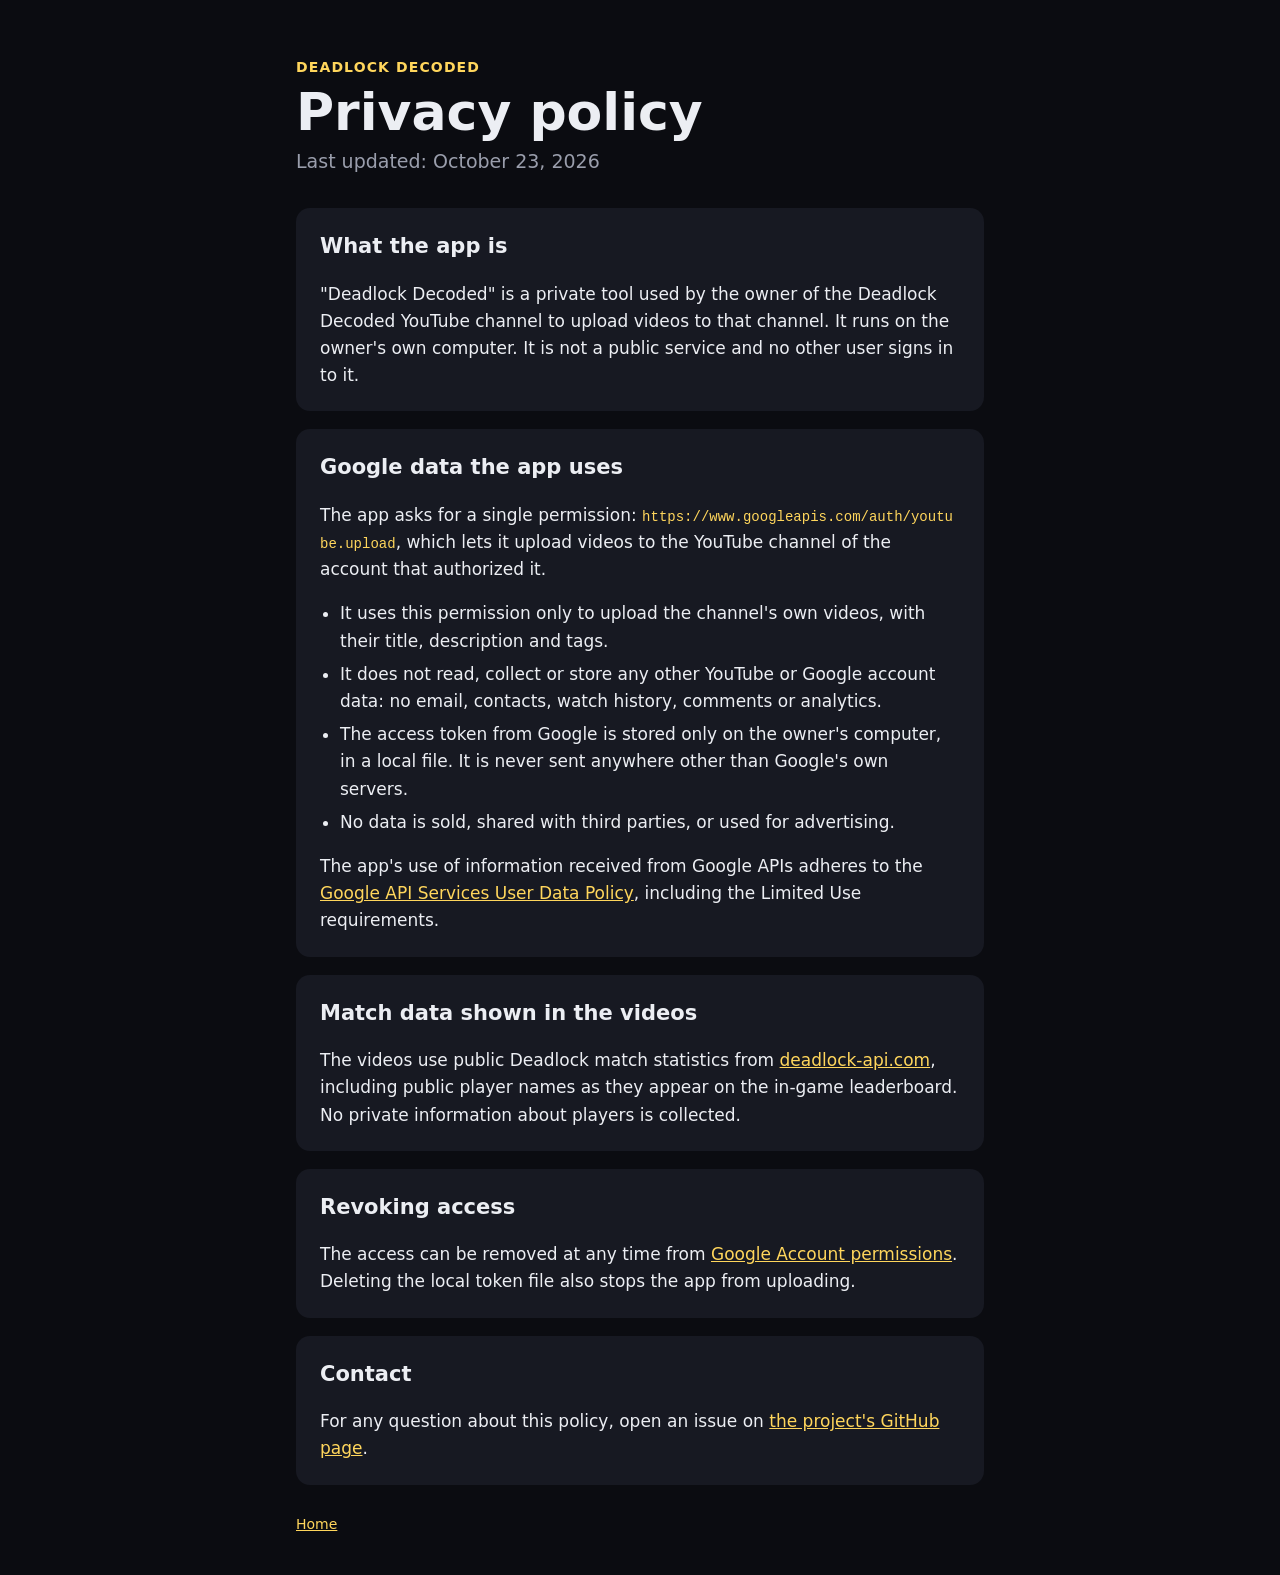
==== privacy.html @ d66db0ea "Add homepage and privacy policy for Deadlock Decoded Co-Authored-By: Claude Opus 5.5 <noreply@anthro" ====
<!doctype html>
<html lang="en">
<head>
<meta charset="utf-8">
<meta name="viewport" content="width=device-width, initial-scale=1">
<title>Privacy Policy · Deadlock Decoded</title>
<link rel="stylesheet" href="style.css">
</head>
<body>
<main>
  <p class="kicker"><a href="index.html">Deadlock Decoded</a></p>
  <h1>Privacy policy</h1>
  <p class="lead">Last updated: October 23, 2026</p>

  <section>
    <h2>What the app is</h2>
    <p>"Deadlock Decoded" is a private tool used by the owner of the Deadlock Decoded YouTube channel to upload
      videos to that channel. It runs on the owner's own computer. It is not a public service and no other user
      signs in to it.</p>
  </section>

  <section>
    <h2>Google data the app uses</h2>
    <p>The app asks for a single permission: <code>https://www.googleapis.com/auth/youtube.upload</code>,
      which lets it upload videos to the YouTube channel of the account that authorized it.</p>
    <ul>
      <li>It uses this permission only to upload the channel's own videos, with their title, description and tags.</li>
      <li>It does not read, collect or store any other YouTube or Google account data: no email, contacts, watch
        history, comments or analytics.</li>
      <li>The access token from Google is stored only on the owner's computer, in a local file. It is never sent
        anywhere other than Google's own servers.</li>
      <li>No data is sold, shared with third parties, or used for advertising.</li>
    </ul>
    <p>The app's use of information received from Google APIs adheres to the
      <a href="https://developers.google.com/terms/api-services-user-data-policy">Google API Services User Data Policy</a>,
      including the Limited Use requirements.</p>
  </section>

  <section>
    <h2>Match data shown in the videos</h2>
    <p>The videos use public Deadlock match statistics from <a href="https://deadlock-api.com">deadlock-api.com</a>,
      including public player names as they appear on the in-game leaderboard. No private information about players
      is collected.</p>
  </section>

  <section>
    <h2>Revoking access</h2>
    <p>The access can be removed at any time from
      <a href="https://myaccount.google.com/permissions">Google Account permissions</a>.
      Deleting the local token file also stops the app from uploading.</p>
  </section>

  <section>
    <h2>Contact</h2>
    <p>For any question about this policy, open an issue on
      <a href="https://github.com/TanguyCarpentier/deadlock-decoded/issues">the project's GitHub page</a>.</p>
  </section>

  <footer>
    <a href="index.html">Home</a>
  </footer>
</main>
</body>
</html>
---- style.css ----
:root {
  --bg: #0b0c11;
  --panel: #171922;
  --text: #eceef3;
  --muted: #9a9eac;
  --accent: #ffd65c;
}

* { box-sizing: border-box; }

body {
  margin: 0;
  background: var(--bg);
  color: var(--text);
  font: 17px/1.6 system-ui, -apple-system, "Segoe UI", Roboto, sans-serif;
}

main {
  max-width: 720px;
  margin: 0 auto;
  padding: 56px 16px 40px;
}

.kicker {
  margin: 0;
  color: var(--accent);
  font-size: 14px;
  font-weight: 600;
  letter-spacing: 0.08em;
  text-transform: uppercase;
}

h1 { margin: 6px 0 4px; font-size: clamp(34px, 7vw, 52px); line-height: 1.1; }
h2 { margin: 0 0 8px; font-size: 21px; }
.lead { margin: 0 0 32px; color: var(--muted); font-size: 19px; }

section {
  background: var(--panel);
  border-radius: 14px;
  padding: 22px 24px;
  margin-bottom: 18px;
}

section p:last-child, section ul:last-child { margin-bottom: 0; }
ul { padding-left: 20px; }
li { margin-bottom: 6px; }
a { color: var(--accent); }
.kicker a { color: inherit; text-decoration: none; }
code { font-size: 14px; word-break: break-all; color: var(--accent); }

footer {
  display: flex;
  flex-wrap: wrap;
  gap: 8px 20px;
  margin-top: 28px;
  color: var(--muted);
  font-size: 14px;
}
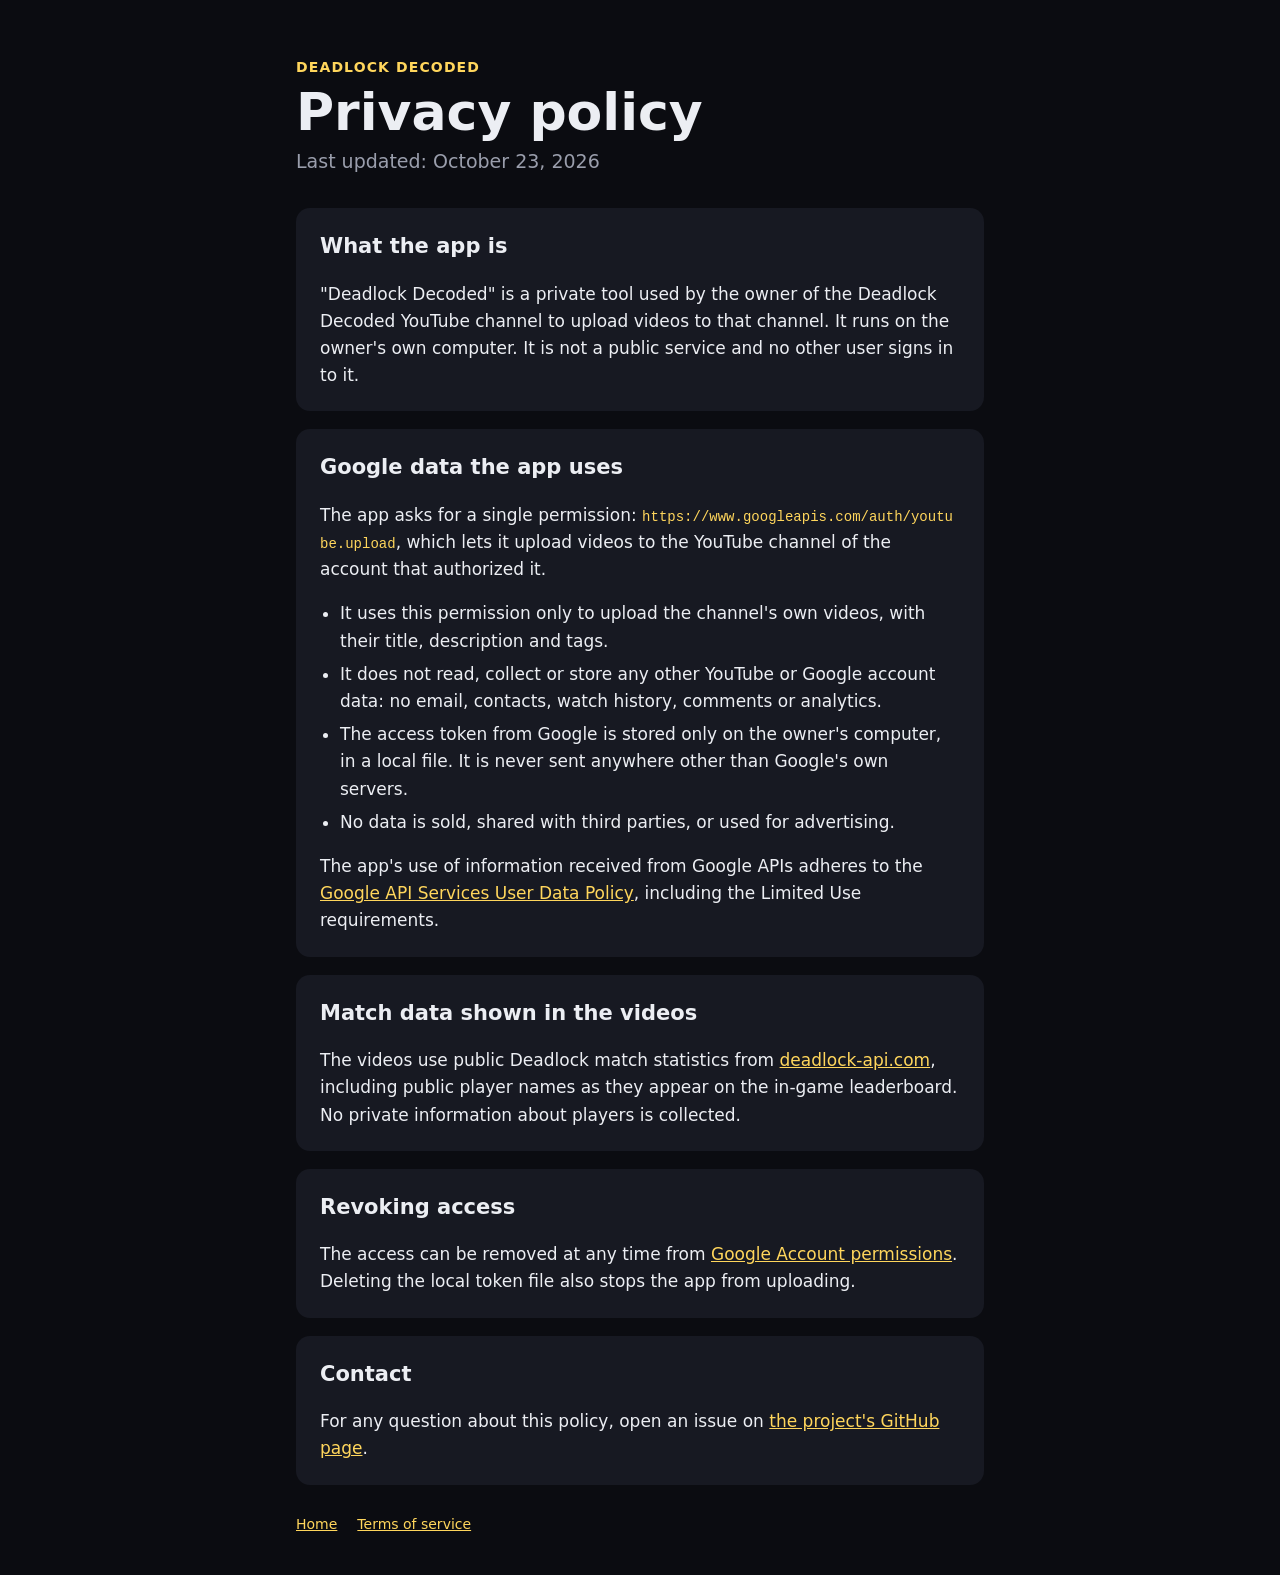
==== commit 7bad5508: "Add terms of service page Co-Authored-By: Claude Opus 5.5 <noreply@anthropic.com>" ====
--- a/privacy.html
+++ b/privacy.html
@@ -58,6 +58,7 @@
 
   <footer>
     <a href="index.html">Home</a>
+    <a href="terms.html">Terms of service</a>
   </footer>
 </main>
 </body>
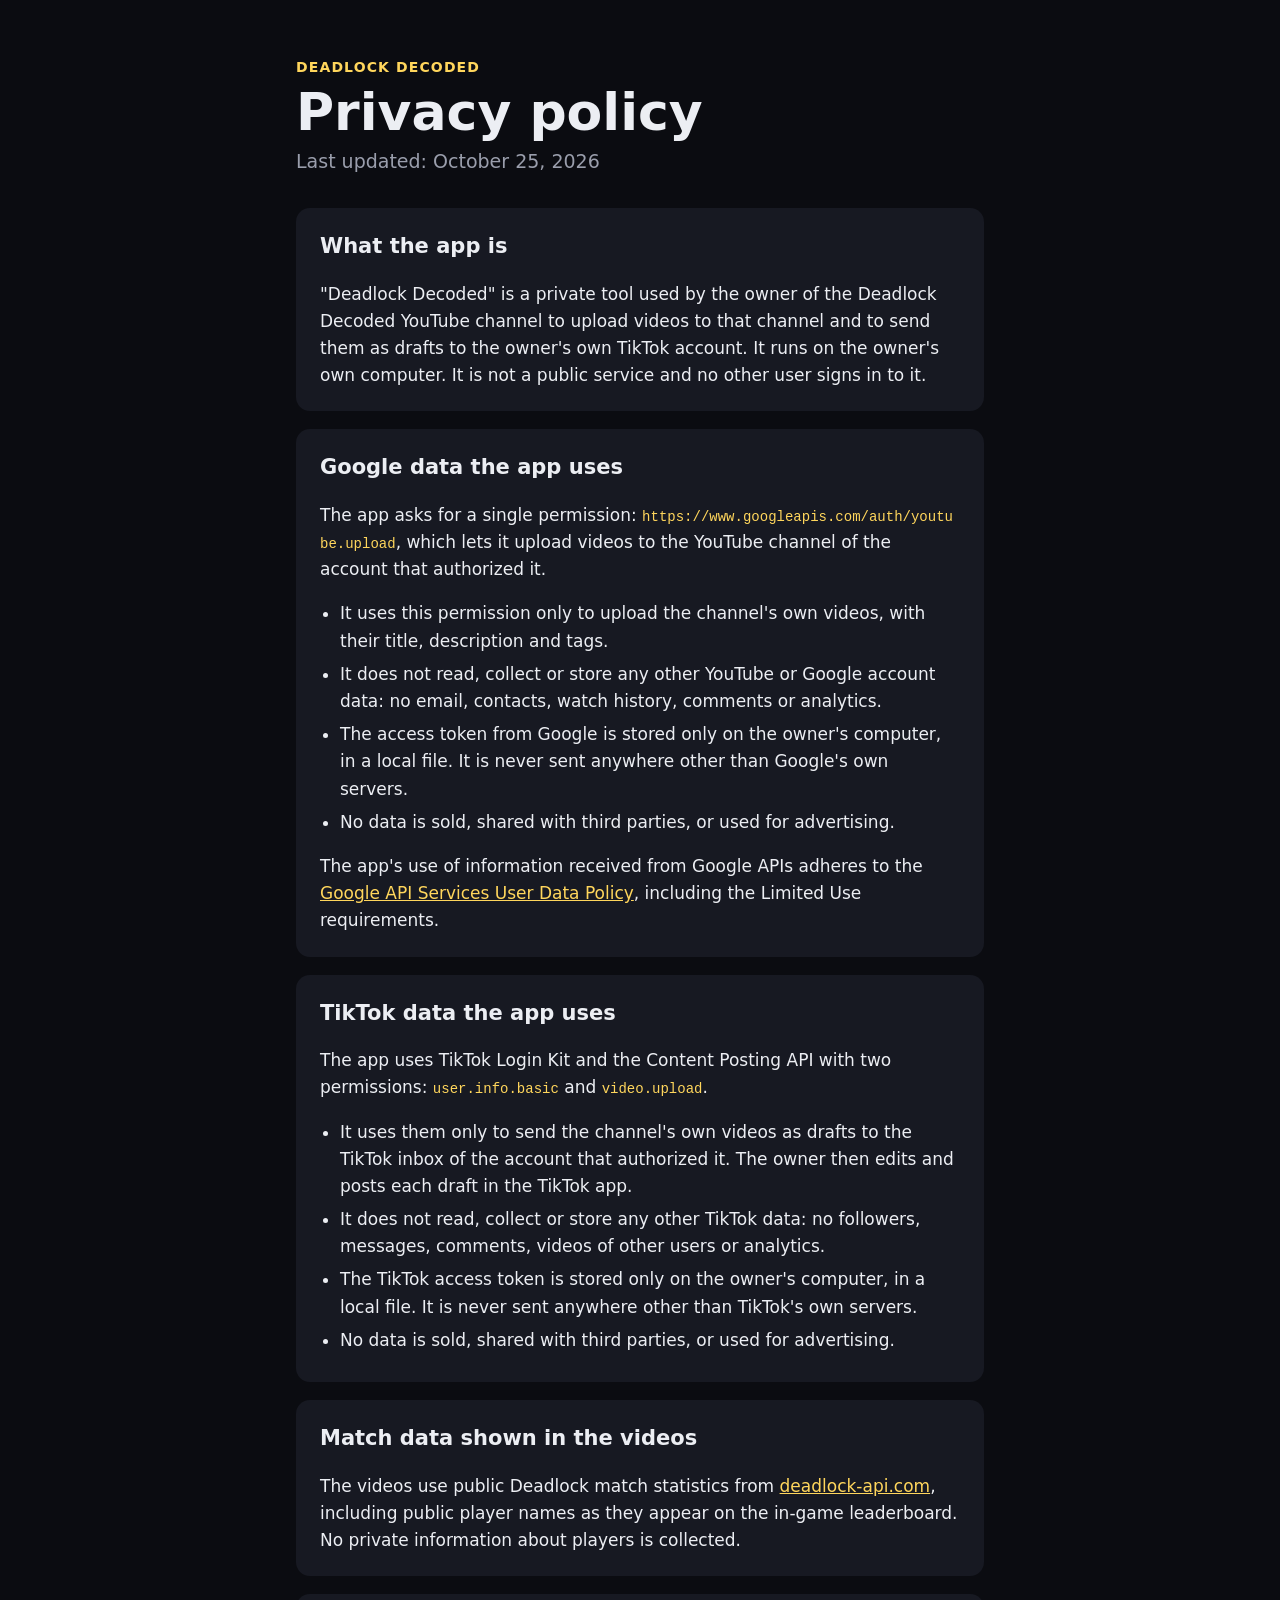
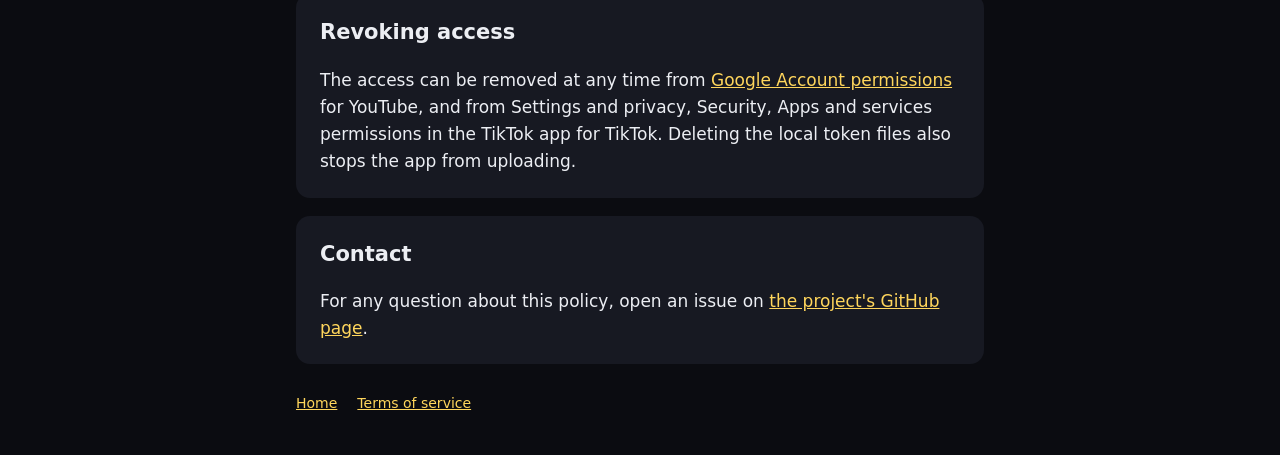
==== commit 09675f5e: "Add TikTok to privacy policy and terms Co-Authored-By: Claude Opus 5.5 <noreply@anthropic.com>" ====
--- a/privacy.html
+++ b/privacy.html
@@ -10,12 +10,13 @@
 <main>
   <p class="kicker"><a href="index.html">Deadlock Decoded</a></p>
   <h1>Privacy policy</h1>
-  <p class="lead">Last updated: October 23, 2026</p>
+  <p class="lead">Last updated: October 25, 2026</p>
 
   <section>
     <h2>What the app is</h2>
     <p>"Deadlock Decoded" is a private tool used by the owner of the Deadlock Decoded YouTube channel to upload
-      videos to that channel. It runs on the owner's own computer. It is not a public service and no other user
+      videos to that channel and to send them as drafts to the owner's own TikTok account. It runs on the owner's
+      own computer. It is not a public service and no other user
       signs in to it.</p>
   </section>
 
@@ -37,6 +38,21 @@
   </section>
 
   <section>
+    <h2>TikTok data the app uses</h2>
+    <p>The app uses TikTok Login Kit and the Content Posting API with two permissions: <code>user.info.basic</code>
+      and <code>video.upload</code>.</p>
+    <ul>
+      <li>It uses them only to send the channel's own videos as drafts to the TikTok inbox of the account that
+        authorized it. The owner then edits and posts each draft in the TikTok app.</li>
+      <li>It does not read, collect or store any other TikTok data: no followers, messages, comments, videos of
+        other users or analytics.</li>
+      <li>The TikTok access token is stored only on the owner's computer, in a local file. It is never sent
+        anywhere other than TikTok's own servers.</li>
+      <li>No data is sold, shared with third parties, or used for advertising.</li>
+    </ul>
+  </section>
+
+  <section>
     <h2>Match data shown in the videos</h2>
     <p>The videos use public Deadlock match statistics from <a href="https://deadlock-api.com">deadlock-api.com</a>,
       including public player names as they appear on the in-game leaderboard. No private information about players
@@ -46,8 +62,9 @@
   <section>
     <h2>Revoking access</h2>
     <p>The access can be removed at any time from
-      <a href="https://myaccount.google.com/permissions">Google Account permissions</a>.
-      Deleting the local token file also stops the app from uploading.</p>
+      <a href="https://myaccount.google.com/permissions">Google Account permissions</a> for YouTube, and from
+      Settings and privacy, Security, Apps and services permissions in the TikTok app for TikTok.
+      Deleting the local token files also stops the app from uploading.</p>
   </section>
 
   <section>
